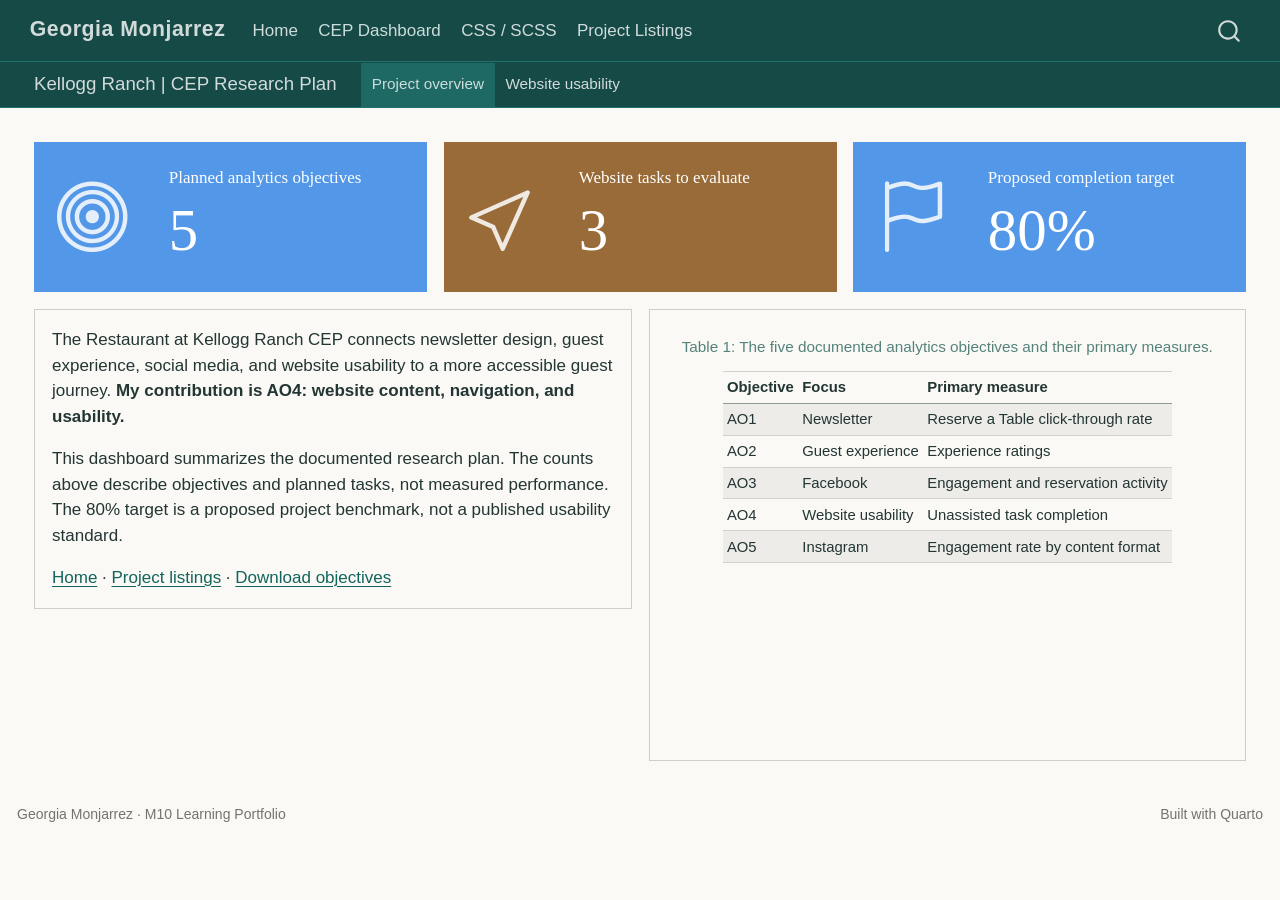
==== docs/dashboard.html @ eda98996 "Initial commit" ====
<!DOCTYPE html>
<html xmlns="http://www.w3.org/1999/xhtml" lang="en" xml:lang="en"><head>

<meta charset="utf-8">
<meta name="generator" content="quarto-1.9.38">

<meta name="viewport" content="width=device-width, initial-scale=1.0, user-scalable=yes">


<title>Kellogg Ranch | CEP Research Plan – Georgia Monjarrez</title>
<style>
/* Default styles provided by pandoc.
** See https://pandoc.org/MANUAL.html#variables-for-html for config info.
*/
code{white-space: pre-wrap;}
span.smallcaps{font-variant: small-caps;}
div.columns{display: flex; gap: min(4vw, 1.5em);}
div.column{flex: auto; overflow-x: auto;}
div.hanging-indent{margin-left: 1.5em; text-indent: -1.5em;}
ul.task-list{list-style: none;}
ul.task-list li input[type="checkbox"] {
  width: 0.8em;
  margin: 0 0.8em 0.2em -1em; /* quarto-specific, see https://github.com/quarto-dev/quarto-cli/issues/4556 */ 
  vertical-align: middle;
}
</style>


<script src="site_libs/quarto-nav/quarto-nav.js"></script>
<script src="site_libs/quarto-nav/headroom.min.js"></script>
<script src="site_libs/clipboard/clipboard.min.js"></script>
<script src="site_libs/quarto-search/autocomplete.umd.js"></script>
<script src="site_libs/quarto-search/fuse.min.js"></script>
<script src="site_libs/quarto-search/quarto-search.js"></script>
<meta name="quarto:offset" content="./">
<script src="site_libs/quarto-html/quarto.js" type="module"></script>
<script src="site_libs/quarto-html/tabsets/tabsets.js" type="module"></script>
<script src="site_libs/quarto-html/popper.min.js"></script>
<script src="site_libs/quarto-html/tippy.umd.min.js"></script>
<script src="site_libs/quarto-html/anchor.min.js"></script>
<link href="site_libs/quarto-html/tippy.css" rel="stylesheet">
<link href="site_libs/quarto-html/quarto-syntax-highlighting-15634bcf2e68342d4ad2dfa704d543f6.css" rel="stylesheet" class="quarto-color-scheme" id="quarto-text-highlighting-styles">
<link href="site_libs/quarto-html/quarto-syntax-highlighting-dark-0a6b7249c26820e032cb0bd839ff02b1.css" rel="stylesheet" class="quarto-color-scheme quarto-color-alternate" id="quarto-text-highlighting-styles">
<link href="site_libs/quarto-html/quarto-syntax-highlighting-15634bcf2e68342d4ad2dfa704d543f6.css" rel="stylesheet" class="quarto-color-scheme-extra" id="quarto-text-highlighting-styles">
<script src="site_libs/bootstrap/bootstrap.min.js"></script>
<link href="site_libs/bootstrap/bootstrap-icons.css" rel="stylesheet">
<link href="site_libs/bootstrap/bootstrap-9f5e66c6847f4d2d58ef46f78babfb30.min.css" rel="stylesheet" append-hash="true" class="quarto-color-scheme" id="quarto-bootstrap" data-mode="light">
<link href="site_libs/bootstrap/bootstrap-dark-9f5e66c6847f4d2d58ef46f78babfb30.min.css" rel="stylesheet" append-hash="true" class="quarto-color-scheme quarto-color-alternate" id="quarto-bootstrap" data-mode="light">
<link href="site_libs/bootstrap/bootstrap-9f5e66c6847f4d2d58ef46f78babfb30.min.css" rel="stylesheet" append-hash="true" class="quarto-color-scheme-extra" id="quarto-bootstrap" data-mode="light">
<script src="site_libs/quarto-dashboard/quarto-dashboard.js"></script>
<script src="site_libs/quarto-dashboard/stickythead.js"></script>



<script src="site_libs/quarto-dashboard/web-components.js" type="module"></script>
<script src="site_libs/quarto-dashboard/components.js"></script>

<script id="quarto-search-options" type="application/json">{
  "location": "navbar",
  "copy-button": false,
  "collapse-after": 3,
  "panel-placement": "end",
  "type": "overlay",
  "limit": 50,
  "keyboard-shortcut": [
    "f",
    "/",
    "s"
  ],
  "show-item-context": false,
  "language": {
    "search-no-results-text": "No results",
    "search-matching-documents-text": "matching documents",
    "search-copy-link-title": "Copy link to search",
    "search-hide-matches-text": "Hide additional matches",
    "search-more-match-text": "more match in this document",
    "search-more-matches-text": "more matches in this document",
    "search-clear-button-title": "Clear",
    "search-text-placeholder": "",
    "search-detached-cancel-button-title": "Cancel",
    "search-submit-button-title": "Submit",
    "search-label": "Search"
  }
}</script>


<link rel="stylesheet" href="styles.css">
</head>

<body class="quarto-dashboard nav-fixed fullcontent quarto-light">


<div id="quarto-search-results"></div>
  <header id="quarto-header" class="headroom fixed-top">
    <nav class="navbar navbar-expand-lg " data-bs-theme="dark">
      <div class="navbar-container container-fluid">
      <div class="navbar-brand-container mx-auto">
    <a class="navbar-brand" href="./index.html">
    <span class="navbar-title">Georgia Monjarrez</span>
    </a>
  </div>
            <div id="quarto-search" class="" title="Search"></div>
          <button class="navbar-toggler" type="button" data-bs-toggle="collapse" data-bs-target="#navbarCollapse" aria-controls="navbarCollapse" role="menu" aria-expanded="false" aria-label="Toggle navigation" onclick="if (window.quartoToggleHeadroom) { window.quartoToggleHeadroom(); }">
  <span class="navbar-toggler-icon"></span>
</button>
          <div class="collapse navbar-collapse" id="navbarCollapse">
            <ul class="navbar-nav navbar-nav-scroll me-auto">
  <li class="nav-item">
    <a class="nav-link" href="./index.html"> 
<span class="menu-text">Home</span></a>
  </li>  
  <li class="nav-item">
    <a class="nav-link active" href="./dashboard.html" aria-current="page"> 
<span class="menu-text">CEP Dashboard</span></a>
  </li>  
  <li class="nav-item">
    <a class="nav-link" href="./styling.html"> 
<span class="menu-text">CSS / SCSS</span></a>
  </li>  
  <li class="nav-item">
    <a class="nav-link" href="./listings.html"> 
<span class="menu-text">Project Listings</span></a>
  </li>  
</ul>
          </div> <!-- /navcollapse -->
            <div class="quarto-navbar-tools">
</div>
      </div> <!-- /container-fluid -->
    </nav>
<header id="quarto-dashboard-header">
<nav class="navbar navbar-expand-md slim" data-bs-theme="dark">
  <div class="navbar-container container-fluid">
    <button class="navbar-toggler" type="button" data-bs-toggle="collapse" data-bs-target="#dashboard-collapse" aria-controls="dashboard-collapse" aria-expanded="false" aria-label="Toggle navigation">
      <span class="navbar-toggler-icon"></span>
    </button>    


    <div class="navbar-brand-container">


      <div class="navbar-title">
        <div class="navbar-title-text"><a href="#">Kellogg Ranch | CEP Research Plan</a></div>
        
        
      </div>
    </div>
<div id="dashboard-collapse" class="navbar-collapse collapse"><ul class="navbar-nav navbar-nav-scroll me-auto" role="tablist"><li class="nav-item" role="presentation"><a id="tab-project-overview" class="nav-link active" data-bs-toggle="tab" role="tab" data-bs-target="#project-overview" data-scrolling="true" href="#project-overview" aria-controls="project-overview" aria-selected="true"><span class="nav-link-text">Project overview</span></a></li><li class="nav-item" role="presentation"><a id="tab-website-usability" class="nav-link" data-bs-toggle="tab" role="tab" data-bs-target="#website-usability" data-scrolling="true" href="#website-usability" aria-controls="website-usability" aria-selected="false"><span class="nav-link-text">Website usability</span></a></li></ul></div></div>
</nav>
</header></header>
<!-- content -->
<div id="quarto-content" class="quarto-container page-layout-custom page-navbar quarto-dashboard-content bslib-gap-spacing html-fill-container dashboard-scrolling quarto-dashboard-pages">
<!-- sidebar -->
<!-- margin-sidebar -->
<!-- main -->

<div class="bslib-grid-item html-fill-item tab-content bslib-grid" data-layout="flow" style="display: grid; grid-template-rows: minmax(3em, 1fr); grid-auto-columns: minmax(0, 1fr);">
<div id="project-overview" class="dashboard-page tab-pane show active html-fill-item html-fill-container" data-orientation="rows" aria-labelledby="tab-project-overview">
<div class="html-fill-item html-fill-container bslib-grid" style="display: grid; grid-template-rows: 150px minmax(3em, 1fr); grid-auto-columns: minmax(0, 1fr);">
<div class="html-fill-item html-fill-container bslib-grid" style="display: grid; grid-template-columns: minmax(3em, 1fr) minmax(3em, 1fr) minmax(3em, 1fr);
grid-auto-rows: minmax(0, 1fr);">
<div class="card valuebox cell html-fill-item html-fill-container bslib-card bslib-value-box bg-primary showcase-left-center" data-bslib-card-init="" data-require-bs-caller="card()">
<div class="card-body html-fill-item html-fill-container">
<div data-title="Planned analytics objectives" data-icon="bullseye" class="html-fill-item html-fill-container value-box-grid">
<div class="value-box-showcase html-fill-item html-fill-container">

<i class="bi bi-bullseye"></i></div>
<div class="value-box-area">
<p class="value-box-title">
Planned analytics objectives
</p>
<p class="value-box-value">
5
</p>
</div>
</div>
</div>
<script data-bslib-card-init="">bslib.Card.initializeAllCards();</script></div><div class="card valuebox cell html-fill-item html-fill-container bslib-card bslib-value-box bg-secondary showcase-left-center" data-bslib-card-init="" data-require-bs-caller="card()">
<div class="card-body html-fill-item html-fill-container">
<div data-title="Website tasks to evaluate" data-icon="cursor" class="html-fill-item html-fill-container value-box-grid">
<div class="value-box-showcase html-fill-item html-fill-container">

<i class="bi bi-cursor"></i></div>
<div class="value-box-area">
<p class="value-box-title">
Website tasks to evaluate
</p>
<p class="value-box-value">
3
</p>
</div>
</div>
</div>
<script data-bslib-card-init="">bslib.Card.initializeAllCards();</script></div><div class="card valuebox cell html-fill-item html-fill-container bslib-card bslib-value-box bg-primary showcase-left-center" data-bslib-card-init="" data-require-bs-caller="card()">
<div class="card-body html-fill-item html-fill-container">
<div data-title="Proposed completion target" data-icon="flag" class="html-fill-item html-fill-container value-box-grid">
<div class="value-box-showcase html-fill-item html-fill-container">

<i class="bi bi-flag"></i></div>
<div class="value-box-area">
<p class="value-box-title">
Proposed completion target
</p>
<p class="value-box-value">
80%
</p>
</div>
</div>
</div>
<script data-bslib-card-init="">bslib.Card.initializeAllCards();</script></div>
</div>
<div class="html-fill-item html-fill-container bslib-grid" style="display: grid; grid-template-columns: minmax(3em, 1fr) minmax(3em, 1fr);
grid-auto-rows: minmax(0, 1fr);">
<div class="html-fill-item html-fill-container bslib-grid" style="display: grid; grid-template-rows: minmax(3em, max-content); grid-auto-columns: minmax(0, 1fr);">
<div class="card html-fill-item html-fill-container bslib-card" data-fill="false" data-bslib-card-init="" data-require-bs-caller="card()" data-full-screen="false">
<div class="card-body html-fill-item html-fill-container">
<p>The Restaurant at Kellogg Ranch CEP connects newsletter design, guest experience, social media, and website usability to a more accessible guest journey. <strong>My contribution is AO4: website content, navigation, and usability.</strong></p>
<p>This dashboard summarizes the documented research plan. The counts above describe objectives and planned tasks, not measured performance. The 80% target is a proposed project benchmark, not a published usability standard.</p>
<p><a href="./index.html">Home</a> · <a href="./listings.html">Project listings</a> · <a href="data/cep-objectives.csv">Download objectives</a></p>
</div>
<bslib-tooltip placement="auto" bsoptions="[]" data-require-bs-version="5" data-require-bs-caller="tooltip()">
    <template>Expand</template>
    <span class="bslib-full-screen-enter badge rounded-pill">
        <svg xmlns="http://www.w3.org/2000/svg" viewbox="0 0 24 24" style="height:1em;width:1em;" aria-hidden="true" role="img"><path d="M20 5C20 4.4 19.6 4 19 4H13C12.4 4 12 3.6 12 3C12 2.4 12.4 2 13 2H21C21.6 2 22 2.4 22 3V11C22 11.6 21.6 12 21 12C20.4 12 20 11.6 20 11V5ZM4 19C4 19.6 4.4 20 5 20H11C11.6 20 12 20.4 12 21C12 21.6 11.6 22 11 22H3C2.4 22 2 21.6 2 21V13C2 12.4 2.4 12 3 12C3.6 12 4 12.4 4 13V19Z"></path></svg>
    </span>
</bslib-tooltip><script data-bslib-card-init="">bslib.Card.initializeAllCards();</script></div>
</div><div class="html-fill-item html-fill-container bslib-grid" style="display: grid; grid-template-rows: minmax(3em, 1fr); grid-auto-columns: minmax(0, 1fr);">
<div class="card cell html-fill-item html-fill-container bslib-card" data-bslib-card-init="" data-require-bs-caller="card()" data-full-screen="false">
<div class="card-body html-fill-item html-fill-container">
<div id="tbl-objectives" class="cell quarto-float quarto-figure quarto-figure-center html-fill-item html-fill-container">
<figure class="quarto-float quarto-float-tbl figure html-fill-item html-fill-container">
<figcaption class="quarto-float-caption-top quarto-float-caption quarto-float-tbl" id="tbl-objectives-caption-0ceaefa1-69ba-4598-a22c-09a6ac19f8ca">
Table&nbsp;1: The five documented analytics objectives and their primary measures.
</figcaption>
<div aria-describedby="tbl-objectives-caption-0ceaefa1-69ba-4598-a22c-09a6ac19f8ca" class="html-fill-item html-fill-container">
<div class="cell-output-display html-fill-item html-fill-container">
<table class="cell caption-top table table-sm table-striped small">
<thead>
<tr class="header">
<th style="text-align: left;">Objective</th>
<th style="text-align: left;">Focus</th>
<th style="text-align: left;">Primary measure</th>
</tr>
</thead>
<tbody>
<tr class="odd">
<td style="text-align: left;">AO1</td>
<td style="text-align: left;">Newsletter</td>
<td style="text-align: left;">Reserve a Table click-through rate</td>
</tr>
<tr class="even">
<td style="text-align: left;">AO2</td>
<td style="text-align: left;">Guest experience</td>
<td style="text-align: left;">Experience ratings</td>
</tr>
<tr class="odd">
<td style="text-align: left;">AO3</td>
<td style="text-align: left;">Facebook</td>
<td style="text-align: left;">Engagement and reservation activity</td>
</tr>
<tr class="even">
<td style="text-align: left;">AO4</td>
<td style="text-align: left;">Website usability</td>
<td style="text-align: left;">Unassisted task completion</td>
</tr>
<tr class="odd">
<td style="text-align: left;">AO5</td>
<td style="text-align: left;">Instagram</td>
<td style="text-align: left;">Engagement rate by content format</td>
</tr>
</tbody>
</table>
</div>
</div>
</figure>
</div>
</div>
<bslib-tooltip placement="auto" bsoptions="[]" data-require-bs-version="5" data-require-bs-caller="tooltip()">
    <template>Expand</template>
    <span class="bslib-full-screen-enter badge rounded-pill">
        <svg xmlns="http://www.w3.org/2000/svg" viewbox="0 0 24 24" style="height:1em;width:1em;" aria-hidden="true" role="img"><path d="M20 5C20 4.4 19.6 4 19 4H13C12.4 4 12 3.6 12 3C12 2.4 12.4 2 13 2H21C21.6 2 22 2.4 22 3V11C22 11.6 21.6 12 21 12C20.4 12 20 11.6 20 11V5ZM4 19C4 19.6 4.4 20 5 20H11C11.6 20 12 20.4 12 21C12 21.6 11.6 22 11 22H3C2.4 22 2 21.6 2 21V13C2 12.4 2.4 12 3 12C3.6 12 4 12.4 4 13V19Z"></path></svg>
    </span>
</bslib-tooltip><script data-bslib-card-init="">bslib.Card.initializeAllCards();</script></div>
</div>
</div>
</div>
</div>
<div id="website-usability" class="dashboard-page tab-pane grid-skip html-fill-item html-fill-container" data-orientation="rows" aria-labelledby="tab-website-usability">
<div class="html-fill-item html-fill-container bslib-grid" style="display: grid; grid-template-rows: minmax(3em, 1fr) minmax(3em, 1fr); grid-auto-columns: minmax(0, 1fr);">
<div class="html-fill-item html-fill-container bslib-grid" style="display: grid; grid-template-columns: minmax(3em, 1fr) minmax(3em, 1fr);
grid-auto-rows: minmax(0, 1fr);">
<div class="html-fill-item html-fill-container bslib-grid" style="display: grid; grid-template-rows: minmax(3em, 1fr); grid-auto-columns: minmax(0, 1fr);">
<div class="card cell html-fill-item html-fill-container bslib-card" data-bslib-card-init="" data-require-bs-caller="card()" data-full-screen="false">
<div class="card-body html-fill-item html-fill-container">
<div class="cell-output-display html-fill-item html-fill-container">
<div id="fig-targets" class="quarto-float quarto-figure quarto-figure-center html-fill-item html-fill-container" width="864" alt="Three planned website usability tasks, each with a proposed 80 percent unassisted completion target. These are targets, not observed rates.">
<figure class="quarto-float quarto-float-fig figure html-fill-item html-fill-container">
<div aria-describedby="fig-targets-caption-0ceaefa1-69ba-4598-a22c-09a6ac19f8ca" class="html-fill-item html-fill-container">
<img src="dashboard_files/figure-html/fig-targets-1.png" id="fig-targets" class="img-fluid figure-img quarto-dashboard-img-contain" alt="Three planned website usability tasks, each with a proposed 80 percent unassisted completion target. These are targets, not observed rates.">
</div>
<figcaption class="quarto-float-caption-bottom quarto-float-caption quarto-float-fig quarto-uncaptioned" id="fig-targets-caption-0ceaefa1-69ba-4598-a22c-09a6ac19f8ca">
Figure&nbsp;1
</figcaption>
</figure>
</div>
</div>
</div>
<bslib-tooltip placement="auto" bsoptions="[]" data-require-bs-version="5" data-require-bs-caller="tooltip()">
    <template>Expand</template>
    <span class="bslib-full-screen-enter badge rounded-pill">
        <svg xmlns="http://www.w3.org/2000/svg" viewbox="0 0 24 24" style="height:1em;width:1em;" aria-hidden="true" role="img"><path d="M20 5C20 4.4 19.6 4 19 4H13C12.4 4 12 3.6 12 3C12 2.4 12.4 2 13 2H21C21.6 2 22 2.4 22 3V11C22 11.6 21.6 12 21 12C20.4 12 20 11.6 20 11V5ZM4 19C4 19.6 4.4 20 5 20H11C11.6 20 12 20.4 12 21C12 21.6 11.6 22 11 22H3C2.4 22 2 21.6 2 21V13C2 12.4 2.4 12 3 12C3.6 12 4 12.4 4 13V19Z"></path></svg>
    </span>
</bslib-tooltip><script data-bslib-card-init="">bslib.Card.initializeAllCards();</script></div>
</div><div class="html-fill-item html-fill-container bslib-grid" style="display: grid; grid-template-rows: minmax(3em, max-content); grid-auto-columns: minmax(0, 1fr);">
<div class="card html-fill-item html-fill-container bslib-card" data-fill="false" data-bslib-card-init="" data-require-bs-caller="card()" data-full-screen="false">
<div class="card-body html-fill-item html-fill-container">
<p>For each prospective guest, record task, unassisted success, elapsed seconds, ease rating (1–5), device, and observed navigation barriers. Avoid names or contact details in the analysis file.</p>
<p><strong>Observed results: not yet available in this portfolio.</strong> No participant observations were supplied. Completion rates, median times, and ease ratings cannot yet be reported.</p>
<a href="data/usability-observations-template.csv">Download the observation template</a>
</div>
<bslib-tooltip placement="auto" bsoptions="[]" data-require-bs-version="5" data-require-bs-caller="tooltip()">
    <template>Expand</template>
    <span class="bslib-full-screen-enter badge rounded-pill">
        <svg xmlns="http://www.w3.org/2000/svg" viewbox="0 0 24 24" style="height:1em;width:1em;" aria-hidden="true" role="img"><path d="M20 5C20 4.4 19.6 4 19 4H13C12.4 4 12 3.6 12 3C12 2.4 12.4 2 13 2H21C21.6 2 22 2.4 22 3V11C22 11.6 21.6 12 21 12C20.4 12 20 11.6 20 11V5ZM4 19C4 19.6 4.4 20 5 20H11C11.6 20 12 20.4 12 21C12 21.6 11.6 22 11 22H3C2.4 22 2 21.6 2 21V13C2 12.4 2.4 12 3 12C3.6 12 4 12.4 4 13V19Z"></path></svg>
    </span>
</bslib-tooltip><script data-bslib-card-init="">bslib.Card.initializeAllCards();</script></div>
</div>
</div>
<div class="html-fill-item html-fill-container bslib-grid" style="display: grid; grid-template-columns: minmax(3em, 1fr) minmax(3em, 1fr);
grid-auto-rows: minmax(0, 1fr);">
<div class="html-fill-item html-fill-container bslib-grid" style="display: grid; grid-template-rows: minmax(3em, max-content); grid-auto-columns: minmax(0, 1fr);">
<div class="card html-fill-item html-fill-container bslib-card" data-fill="false" data-bslib-card-init="" data-require-bs-caller="card()" data-full-screen="false">
<div class="card-body html-fill-item html-fill-container">
<table class="caption-top table">
<colgroup>
<col style="width: 33%">
<col style="width: 33%">
<col style="width: 33%">
</colgroup>
<thead>
<tr class="header">
<th>Measure</th>
<th>Calculation</th>
<th>Decision supported</th>
</tr>
</thead>
<tbody>
<tr class="odd">
<td>Unassisted completion</td>
<td>Successful unassisted attempts / valid attempts × 100</td>
<td>Identify tasks below the proposed 80% target</td>
</tr>
<tr class="even">
<td>Median successful time</td>
<td>Median seconds among successful unassisted attempts</td>
<td>Identify tasks that remain slow even when successful</td>
</tr>
<tr class="odd">
<td>Ease of use</td>
<td>Distribution of valid 1–5 ratings per task</td>
<td>Locate perceived friction</td>
</tr>
<tr class="even">
<td>Qualitative barriers</td>
<td>Code recurring notes by task</td>
<td>Prioritize specific label, content, or placement changes</td>
</tr>
</tbody>
</table>
<p>Report each denominator and missing-value count. A task with no valid attempts receives <strong>NA</strong>, not 0%. Small samples and device differences limit generalization. Reaching the reservation interface is not a completed reservation or evidence of revenue growth.</p>
</div>
<bslib-tooltip placement="auto" bsoptions="[]" data-require-bs-version="5" data-require-bs-caller="tooltip()">
    <template>Expand</template>
    <span class="bslib-full-screen-enter badge rounded-pill">
        <svg xmlns="http://www.w3.org/2000/svg" viewbox="0 0 24 24" style="height:1em;width:1em;" aria-hidden="true" role="img"><path d="M20 5C20 4.4 19.6 4 19 4H13C12.4 4 12 3.6 12 3C12 2.4 12.4 2 13 2H21C21.6 2 22 2.4 22 3V11C22 11.6 21.6 12 21 12C20.4 12 20 11.6 20 11V5ZM4 19C4 19.6 4.4 20 5 20H11C11.6 20 12 20.4 12 21C12 21.6 11.6 22 11 22H3C2.4 22 2 21.6 2 21V13C2 12.4 2.4 12 3 12C3.6 12 4 12.4 4 13V19Z"></path></svg>
    </span>
</bslib-tooltip><script data-bslib-card-init="">bslib.Card.initializeAllCards();</script></div>
</div><div class="html-fill-item html-fill-container bslib-grid" style="display: grid; grid-template-rows: minmax(3em, max-content); grid-auto-columns: minmax(0, 1fr);">
<div class="card html-fill-item html-fill-container bslib-card" data-fill="false" data-bslib-card-init="" data-require-bs-caller="card()" data-full-screen="false">
<div class="card-body html-fill-item html-fill-container">
<p>Planning source: Group 9, <em>A Filling Recipe for Open Tables at Kellogg Ranch</em>, October 17, 2026 version. AO4 is attributed to Georgia Monjarrez in that report. The CSV files summarize the objectives and task definitions; no participant records are included.</p>
<p>The value boxes, table, and target chart are generated from local CSV files by R during rendering. Quarto produces a static HTML dashboard that can be hosted on GitHub Pages without an R server. Edit the source and re-render to update it.</p>
<p><a href="data/README.md">Read the data notes</a> · <a href="./index.html">Back to portfolio</a></p>
</div>
<bslib-tooltip placement="auto" bsoptions="[]" data-require-bs-version="5" data-require-bs-caller="tooltip()">
    <template>Expand</template>
    <span class="bslib-full-screen-enter badge rounded-pill">
        <svg xmlns="http://www.w3.org/2000/svg" viewbox="0 0 24 24" style="height:1em;width:1em;" aria-hidden="true" role="img"><path d="M20 5C20 4.4 19.6 4 19 4H13C12.4 4 12 3.6 12 3C12 2.4 12.4 2 13 2H21C21.6 2 22 2.4 22 3V11C22 11.6 21.6 12 21 12C20.4 12 20 11.6 20 11V5ZM4 19C4 19.6 4.4 20 5 20H11C11.6 20 12 20.4 12 21C12 21.6 11.6 22 11 22H3C2.4 22 2 21.6 2 21V13C2 12.4 2.4 12 3 12C3.6 12 4 12.4 4 13V19Z"></path></svg>
    </span>
</bslib-tooltip><script data-bslib-card-init="">bslib.Card.initializeAllCards();</script></div>


<div id="3ade8a4a-fb1d-4a6c-8409-ac45482d5fc9" class="hidden html-fill-item html-fill-container">

</div>
</div>
</div>
</div>
</div>
</div>


<script id="quarto-html-after-body" type="application/javascript">
  window.document.addEventListener("DOMContentLoaded", function (event) {
    const icon = "";
    const anchorJS = new window.AnchorJS();
    anchorJS.options = {
      placement: 'right',
      icon: icon
    };
    anchorJS.add('.anchored');
    const isCodeAnnotation = (el) => {
      for (const clz of el.classList) {
        if (clz.startsWith('code-annotation-')) {                     
          return true;
        }
      }
      return false;
    }
    const onCopySuccess = function(e) {
      // button target
      const button = e.trigger;
      // don't keep focus
      button.blur();
      // flash "checked"
      button.classList.add('code-copy-button-checked');
      var currentTitle = button.getAttribute("title");
      button.setAttribute("title", "Copied!");
      let tooltip;
      if (window.bootstrap) {
        button.setAttribute("data-bs-toggle", "tooltip");
        button.setAttribute("data-bs-placement", "left");
        button.setAttribute("data-bs-title", "Copied!");
        tooltip = new bootstrap.Tooltip(button, 
          { trigger: "manual", 
            customClass: "code-copy-button-tooltip",
            offset: [0, -8]});
        tooltip.show();    
      }
      setTimeout(function() {
        if (tooltip) {
          tooltip.hide();
          button.removeAttribute("data-bs-title");
          button.removeAttribute("data-bs-toggle");
          button.removeAttribute("data-bs-placement");
        }
        button.setAttribute("title", currentTitle);
        button.classList.remove('code-copy-button-checked');
      }, 1000);
      // clear code selection
      e.clearSelection();
    }
    const getTextToCopy = function(trigger) {
      const outerScaffold = trigger.parentElement.cloneNode(true);
      const codeEl = outerScaffold.querySelector('code');
      for (const childEl of codeEl.children) {
        if (isCodeAnnotation(childEl)) {
          childEl.remove();
        }
      }
      return codeEl.innerText;
    }
    const clipboard = new window.ClipboardJS('.code-copy-button:not([data-in-quarto-modal])', {
      text: getTextToCopy
    });
    clipboard.on('success', onCopySuccess);
    if (window.document.getElementById('quarto-embedded-source-code-modal')) {
      const clipboardModal = new window.ClipboardJS('.code-copy-button[data-in-quarto-modal]', {
        text: getTextToCopy,
        container: window.document.getElementById('quarto-embedded-source-code-modal')
      });
      clipboardModal.on('success', onCopySuccess);
    }
      var localhostRegex = new RegExp(/^(?:http|https):\/\/localhost\:?[0-9]*\//);
      var mailtoRegex = new RegExp(/^mailto:/);
        var filterRegex = new RegExp('/' + window.location.host + '/');
      var isInternal = (href) => {
          return filterRegex.test(href) || localhostRegex.test(href) || mailtoRegex.test(href);
      }
      // Inspect non-navigation links and adorn them if external
     var links = window.document.querySelectorAll('a[href]:not(.nav-link):not(.navbar-brand):not(.toc-action):not(.sidebar-link):not(.sidebar-item-toggle):not(.pagination-link):not(.no-external):not([aria-hidden]):not(.dropdown-item):not(.quarto-navigation-tool):not(.about-link)');
      for (var i=0; i<links.length; i++) {
        const link = links[i];
        if (!isInternal(link.href)) {
          // undo the damage that might have been done by quarto-nav.js in the case of
          // links that we want to consider external
          if (link.dataset.originalHref !== undefined) {
            link.href = link.dataset.originalHref;
          }
        }
      }
    function tippyHover(el, contentFn, onTriggerFn, onUntriggerFn) {
      const config = {
        allowHTML: true,
        maxWidth: 500,
        delay: 100,
        arrow: false,
        appendTo: function(el) {
            return el.parentElement;
        },
        interactive: true,
        interactiveBorder: 10,
        theme: 'quarto',
        placement: 'bottom-start',
      };
      if (contentFn) {
        config.content = contentFn;
      }
      if (onTriggerFn) {
        config.onTrigger = onTriggerFn;
      }
      if (onUntriggerFn) {
        config.onUntrigger = onUntriggerFn;
      }
      window.tippy(el, config); 
    }
    const noterefs = window.document.querySelectorAll('a[role="doc-noteref"]');
    for (var i=0; i<noterefs.length; i++) {
      const ref = noterefs[i];
      tippyHover(ref, function() {
        // use id or data attribute instead here
        let href = ref.getAttribute('data-footnote-href') || ref.getAttribute('href');
        try { href = new URL(href).hash; } catch {}
        const id = href.replace(/^#\/?/, "");
        const note = window.document.getElementById(id);
        if (note) {
          return note.innerHTML;
        } else {
          return "";
        }
      });
    }
    const xrefs = window.document.querySelectorAll('a.quarto-xref');
    const processXRef = (id, note) => {
      // Strip column container classes
      const stripColumnClz = (el) => {
        el.classList.remove("page-full", "page-columns");
        if (el.children) {
          for (const child of el.children) {
            stripColumnClz(child);
          }
        }
      }
      stripColumnClz(note)
      if (id === null || id.startsWith('sec-')) {
        // Special case sections, only their first couple elements
        const container = document.createElement("div");
        if (note.children && note.children.length > 2) {
          container.appendChild(note.children[0].cloneNode(true));
          for (let i = 1; i < note.children.length; i++) {
            const child = note.children[i];
            if (child.tagName === "P" && child.innerText === "") {
              continue;
            } else {
              container.appendChild(child.cloneNode(true));
              break;
            }
          }
          if (window.Quarto?.typesetMath) {
            window.Quarto.typesetMath(container);
          }
          return container.innerHTML
        } else {
          if (window.Quarto?.typesetMath) {
            window.Quarto.typesetMath(note);
          }
          return note.innerHTML;
        }
      } else {
        // Remove any anchor links if they are present
        const anchorLink = note.querySelector('a.anchorjs-link');
        if (anchorLink) {
          anchorLink.remove();
        }
        if (window.Quarto?.typesetMath) {
          window.Quarto.typesetMath(note);
        }
        if (note.classList.contains("callout")) {
          return note.outerHTML;
        } else {
          return note.innerHTML;
        }
      }
    }
    for (var i=0; i<xrefs.length; i++) {
      const xref = xrefs[i];
      tippyHover(xref, undefined, function(instance) {
        instance.disable();
        let url = xref.getAttribute('href');
        let hash = undefined; 
        if (url.startsWith('#')) {
          hash = url;
        } else {
          try { hash = new URL(url).hash; } catch {}
        }
        if (hash) {
          const id = hash.replace(/^#\/?/, "");
          const note = window.document.getElementById(id);
          if (note !== null) {
            try {
              const html = processXRef(id, note.cloneNode(true));
              instance.setContent(html);
            } finally {
              instance.enable();
              instance.show();
            }
          } else {
            // See if we can fetch this
            fetch(url.split('#')[0])
            .then(res => res.text())
            .then(html => {
              const parser = new DOMParser();
              const htmlDoc = parser.parseFromString(html, "text/html");
              const note = htmlDoc.getElementById(id);
              if (note !== null) {
                const html = processXRef(id, note);
                instance.setContent(html);
              } 
            }).finally(() => {
              instance.enable();
              instance.show();
            });
          }
        } else {
          // See if we can fetch a full url (with no hash to target)
          // This is a special case and we should probably do some content thinning / targeting
          fetch(url)
          .then(res => res.text())
          .then(html => {
            const parser = new DOMParser();
            const htmlDoc = parser.parseFromString(html, "text/html");
            const note = htmlDoc.querySelector('main.content');
            if (note !== null) {
              // This should only happen for chapter cross references
              // (since there is no id in the URL)
              // remove the first header
              if (note.children.length > 0 && note.children[0].tagName === "HEADER") {
                note.children[0].remove();
              }
              const html = processXRef(null, note);
              instance.setContent(html);
            } 
          }).finally(() => {
            instance.enable();
            instance.show();
          });
        }
      }, function(instance) {
      });
    }
        let selectedAnnoteEl;
        const selectorForAnnotation = ( cell, annotation) => {
          let cellAttr = 'data-code-cell="' + cell + '"';
          let lineAttr = 'data-code-annotation="' +  annotation + '"';
          const selector = 'span[' + cellAttr + '][' + lineAttr + ']';
          return selector;
        }
        const selectCodeLines = (annoteEl) => {
          const doc = window.document;
          const targetCell = annoteEl.getAttribute("data-target-cell");
          const targetAnnotation = annoteEl.getAttribute("data-target-annotation");
          const annoteSpan = window.document.querySelector(selectorForAnnotation(targetCell, targetAnnotation));
          const lines = annoteSpan.getAttribute("data-code-lines").split(",");
          const lineIds = lines.map((line) => {
            return targetCell + "-" + line;
          })
          let top = null;
          let height = null;
          let parent = null;
          if (lineIds.length > 0) {
              //compute the position of the single el (top and bottom and make a div)
              const el = window.document.getElementById(lineIds[0]);
              top = el.offsetTop;
              height = el.offsetHeight;
              parent = el.parentElement.parentElement;
            if (lineIds.length > 1) {
              const lastEl = window.document.getElementById(lineIds[lineIds.length - 1]);
              const bottom = lastEl.offsetTop + lastEl.offsetHeight;
              height = bottom - top;
            }
            if (top !== null && height !== null && parent !== null) {
              // cook up a div (if necessary) and position it 
              let div = window.document.getElementById("code-annotation-line-highlight");
              if (div === null) {
                div = window.document.createElement("div");
                div.setAttribute("id", "code-annotation-line-highlight");
                div.style.position = 'absolute';
                parent.appendChild(div);
              }
              div.style.top = top - 2 + "px";
              div.style.height = height + 4 + "px";
              div.style.left = 0;
              let gutterDiv = window.document.getElementById("code-annotation-line-highlight-gutter");
              if (gutterDiv === null) {
                gutterDiv = window.document.createElement("div");
                gutterDiv.setAttribute("id", "code-annotation-line-highlight-gutter");
                gutterDiv.style.position = 'absolute';
                const codeCell = window.document.getElementById(targetCell);
                const gutter = codeCell.querySelector('.code-annotation-gutter');
                gutter.appendChild(gutterDiv);
              }
              gutterDiv.style.top = top - 2 + "px";
              gutterDiv.style.height = height + 4 + "px";
            }
            selectedAnnoteEl = annoteEl;
          }
        };
        const unselectCodeLines = () => {
          const elementsIds = ["code-annotation-line-highlight", "code-annotation-line-highlight-gutter"];
          elementsIds.forEach((elId) => {
            const div = window.document.getElementById(elId);
            if (div) {
              div.remove();
            }
          });
          selectedAnnoteEl = undefined;
        };
          // Handle positioning of the toggle
      window.addEventListener(
        "resize",
        throttle(() => {
          elRect = undefined;
          if (selectedAnnoteEl) {
            selectCodeLines(selectedAnnoteEl);
          }
        }, 10)
      );
      function throttle(fn, ms) {
      let throttle = false;
      let timer;
        return (...args) => {
          if(!throttle) { // first call gets through
              fn.apply(this, args);
              throttle = true;
          } else { // all the others get throttled
              if(timer) clearTimeout(timer); // cancel #2
              timer = setTimeout(() => {
                fn.apply(this, args);
                timer = throttle = false;
              }, ms);
          }
        };
      }
        // Attach click handler to the DT
        const annoteDls = window.document.querySelectorAll('dt[data-target-cell]');
        for (const annoteDlNode of annoteDls) {
          annoteDlNode.addEventListener('click', (event) => {
            const clickedEl = event.target;
            if (clickedEl !== selectedAnnoteEl) {
              unselectCodeLines();
              const activeEl = window.document.querySelector('dt[data-target-cell].code-annotation-active');
              if (activeEl) {
                activeEl.classList.remove('code-annotation-active');
              }
              selectCodeLines(clickedEl);
              clickedEl.classList.add('code-annotation-active');
            } else {
              // Unselect the line
              unselectCodeLines();
              clickedEl.classList.remove('code-annotation-active');
            }
          });
        }
    const findCites = (el) => {
      const parentEl = el.parentElement;
      if (parentEl) {
        const cites = parentEl.dataset.cites;
        if (cites) {
          return {
            el,
            cites: cites.split(' ')
          };
        } else {
          return findCites(el.parentElement)
        }
      } else {
        return undefined;
      }
    };
    var bibliorefs = window.document.querySelectorAll('a[role="doc-biblioref"]');
    for (var i=0; i<bibliorefs.length; i++) {
      const ref = bibliorefs[i];
      const citeInfo = findCites(ref);
      if (citeInfo) {
        tippyHover(citeInfo.el, function() {
          var popup = window.document.createElement('div');
          citeInfo.cites.forEach(function(cite) {
            var citeDiv = window.document.createElement('div');
            citeDiv.classList.add('hanging-indent');
            citeDiv.classList.add('csl-entry');
            var biblioDiv = window.document.getElementById('ref-' + cite);
            if (biblioDiv) {
              citeDiv.innerHTML = biblioDiv.innerHTML;
            }
            popup.appendChild(citeDiv);
          });
          return popup.innerHTML;
        });
      }
    }
  });
  </script>
</div> <!-- /content -->
<footer class="footer">
  <div class="nav-footer">
    <div class="nav-footer-left">
<p>Georgia Monjarrez · M10 Learning Portfolio</p>
</div>   
    <div class="nav-footer-center">
      &nbsp;
    </div>
    <div class="nav-footer-right">
<p>Built with Quarto</p>
</div>
  </div>
</footer>

<script type="application/javascript">
window.document.addEventListener("DOMContentLoaded", function (_event) {
  if (window.bslib.Card) {
    window.bslib.Card.initializeAllCards();
  }
}); 
</script>
  



</body></html>
---- docs/site_libs/quarto-html/tippy.css ----
.tippy-box[data-animation=fade][data-state=hidden]{opacity:0}[data-tippy-root]{max-width:calc(100vw - 10px)}.tippy-box{position:relative;background-color:#333;color:#fff;border-radius:4px;font-size:14px;line-height:1.4;white-space:normal;outline:0;transition-property:transform,visibility,opacity}.tippy-box[data-placement^=top]>.tippy-arrow{bottom:0}.tippy-box[data-placement^=top]>.tippy-arrow:before{bottom:-7px;left:0;border-width:8px 8px 0;border-top-color:initial;transform-origin:center top}.tippy-box[data-placement^=bottom]>.tippy-arrow{top:0}.tippy-box[data-placement^=bottom]>.tippy-arrow:before{top:-7px;left:0;border-width:0 8px 8px;border-bottom-color:initial;transform-origin:center bottom}.tippy-box[data-placement^=left]>.tippy-arrow{right:0}.tippy-box[data-placement^=left]>.tippy-arrow:before{border-width:8px 0 8px 8px;border-left-color:initial;right:-7px;transform-origin:center left}.tippy-box[data-placement^=right]>.tippy-arrow{left:0}.tippy-box[data-placement^=right]>.tippy-arrow:before{left:-7px;border-width:8px 8px 8px 0;border-right-color:initial;transform-origin:center right}.tippy-box[data-inertia][data-state=visible]{transition-timing-function:cubic-bezier(.54,1.5,.38,1.11)}.tippy-arrow{width:16px;height:16px;color:#333}.tippy-arrow:before{content:"";position:absolute;border-color:transparent;border-style:solid}.tippy-content{position:relative;padding:5px 9px;z-index:1}
---- docs/site_libs/quarto-html/quarto-syntax-highlighting-15634bcf2e68342d4ad2dfa704d543f6.css ----
/* quarto syntax highlight colors */
:root {
  --quarto-hl-ot-color: #003B4F;
  --quarto-hl-at-color: #657422;
  --quarto-hl-ss-color: #20794D;
  --quarto-hl-an-color: #5E5E5E;
  --quarto-hl-fu-color: #4758AB;
  --quarto-hl-st-color: #20794D;
  --quarto-hl-cf-color: #003B4F;
  --quarto-hl-op-color: #5E5E5E;
  --quarto-hl-er-color: #AD0000;
  --quarto-hl-bn-color: #AD0000;
  --quarto-hl-al-color: #AD0000;
  --quarto-hl-va-color: #111111;
  --quarto-hl-bu-color: inherit;
  --quarto-hl-ex-color: inherit;
  --quarto-hl-pp-color: #AD0000;
  --quarto-hl-in-color: #5E5E5E;
  --quarto-hl-vs-color: #20794D;
  --quarto-hl-wa-color: #5E5E5E;
  --quarto-hl-do-color: #5E5E5E;
  --quarto-hl-im-color: #00769E;
  --quarto-hl-ch-color: #20794D;
  --quarto-hl-dt-color: #AD0000;
  --quarto-hl-fl-color: #AD0000;
  --quarto-hl-co-color: #5E5E5E;
  --quarto-hl-cv-color: #5E5E5E;
  --quarto-hl-cn-color: #8f5902;
  --quarto-hl-sc-color: #5E5E5E;
  --quarto-hl-dv-color: #AD0000;
  --quarto-hl-kw-color: #003B4F;
}

/* other quarto variables */
:root {
  --quarto-font-monospace: SFMono-Regular, Menlo, Monaco, Consolas, "Liberation Mono", "Courier New", monospace;
}

/* syntax highlight based on Pandoc's rules */
pre > code.sourceCode > span {
  color: #003B4F;
}

code.sourceCode > span {
  color: #003B4F;
}

div.sourceCode,
div.sourceCode pre.sourceCode {
  color: #003B4F;
}

/* Normal */
code span {
  color: #003B4F;
}

/* Alert */
code span.al {
  color: #AD0000;
  font-style: inherit;
}

/* Annotation */
code span.an {
  color: #5E5E5E;
  font-style: inherit;
}

/* Attribute */
code span.at {
  color: #657422;
  font-style: inherit;
}

/* BaseN */
code span.bn {
  color: #AD0000;
  font-style: inherit;
}

/* BuiltIn */
code span.bu {
  font-style: inherit;
}

/* ControlFlow */
code span.cf {
  color: #003B4F;
  font-weight: bold;
  font-style: inherit;
}

/* Char */
code span.ch {
  color: #20794D;
  font-style: inherit;
}

/* Constant */
code span.cn {
  color: #8f5902;
  font-style: inherit;
}

/* Comment */
code span.co {
  color: #5E5E5E;
  font-style: inherit;
}

/* CommentVar */
code span.cv {
  color: #5E5E5E;
  font-style: italic;
}

/* Documentation */
code span.do {
  color: #5E5E5E;
  font-style: italic;
}

/* DataType */
code span.dt {
  color: #AD0000;
  font-style: inherit;
}

/* DecVal */
code span.dv {
  color: #AD0000;
  font-style: inherit;
}

/* Error */
code span.er {
  color: #AD0000;
  font-style: inherit;
}

/* Extension */
code span.ex {
  font-style: inherit;
}

/* Float */
code span.fl {
  color: #AD0000;
  font-style: inherit;
}

/* Function */
code span.fu {
  color: #4758AB;
  font-style: inherit;
}

/* Import */
code span.im {
  color: #00769E;
  font-style: inherit;
}

/* Information */
code span.in {
  color: #5E5E5E;
  font-style: inherit;
}

/* Keyword */
code span.kw {
  color: #003B4F;
  font-weight: bold;
  font-style: inherit;
}

/* Operator */
code span.op {
  color: #5E5E5E;
  font-style: inherit;
}

/* Other */
code span.ot {
  color: #003B4F;
  font-style: inherit;
}

/* Preprocessor */
code span.pp {
  color: #AD0000;
  font-style: inherit;
}

/* SpecialChar */
code span.sc {
  color: #5E5E5E;
  font-style: inherit;
}

/* SpecialString */
code span.ss {
  color: #20794D;
  font-style: inherit;
}

/* String */
code span.st {
  color: #20794D;
  font-style: inherit;
}

/* Variable */
code span.va {
  color: #111111;
  font-style: inherit;
}

/* VerbatimString */
code span.vs {
  color: #20794D;
  font-style: inherit;
}

/* Warning */
code span.wa {
  color: #5E5E5E;
  font-style: italic;
}

.prevent-inlining {
  content: "</";
}

/*# sourceMappingURL=f23921c56f73e400b49028c9186a1aa0.css.map */
---- docs/site_libs/quarto-html/quarto-syntax-highlighting-dark-0a6b7249c26820e032cb0bd839ff02b1.css ----
/* quarto syntax highlight colors */
:root {
  --quarto-hl-al-color: #f07178;
  --quarto-hl-an-color: #d4d0ab;
  --quarto-hl-at-color: #00e0e0;
  --quarto-hl-bn-color: #d4d0ab;
  --quarto-hl-bu-color: #abe338;
  --quarto-hl-ch-color: #abe338;
  --quarto-hl-co-color: #f8f8f2;
  --quarto-hl-cv-color: #ffd700;
  --quarto-hl-cn-color: #ffd700;
  --quarto-hl-cf-color: #ffa07a;
  --quarto-hl-dt-color: #ffa07a;
  --quarto-hl-dv-color: #d4d0ab;
  --quarto-hl-do-color: #f8f8f2;
  --quarto-hl-er-color: #f07178;
  --quarto-hl-ex-color: #00e0e0;
  --quarto-hl-fl-color: #d4d0ab;
  --quarto-hl-fu-color: #ffa07a;
  --quarto-hl-im-color: #abe338;
  --quarto-hl-in-color: #d4d0ab;
  --quarto-hl-kw-color: #ffa07a;
  --quarto-hl-op-color: #ffa07a;
  --quarto-hl-ot-color: #00e0e0;
  --quarto-hl-pp-color: #dcc6e0;
  --quarto-hl-re-color: #00e0e0;
  --quarto-hl-sc-color: #abe338;
  --quarto-hl-ss-color: #abe338;
  --quarto-hl-st-color: #abe338;
  --quarto-hl-va-color: #00e0e0;
  --quarto-hl-vs-color: #abe338;
  --quarto-hl-wa-color: #dcc6e0;
}

/* other quarto variables */
:root {
  --quarto-font-monospace: SFMono-Regular, Menlo, Monaco, Consolas, "Liberation Mono", "Courier New", monospace;
}

/* syntax highlight based on Pandoc's rules */
pre > code.sourceCode > span {
  color: #f8f8f2;
}

code.sourceCode > span {
  color: #f8f8f2;
}

div.sourceCode,
div.sourceCode pre.sourceCode {
  color: #f8f8f2;
}

/* Normal */
code span {
  color: #f8f8f2;
}

/* Alert */
code span.al {
  color: #f07178;
}

/* Annotation */
code span.an {
  color: #d4d0ab;
}

/* Attribute */
code span.at {
  color: #00e0e0;
}

/* BaseN */
code span.bn {
  color: #d4d0ab;
}

/* BuiltIn */
code span.bu {
  color: #abe338;
}

/* ControlFlow */
code span.cf {
  font-weight: bold;
  color: #ffa07a;
}

/* Char */
code span.ch {
  color: #abe338;
}

/* Constant */
code span.cn {
  color: #ffd700;
}

/* Comment */
code span.co {
  font-style: italic;
  color: #f8f8f2;
}

/* CommentVar */
code span.cv {
  color: #ffd700;
}

/* Documentation */
code span.do {
  color: #f8f8f2;
}

/* DataType */
code span.dt {
  color: #ffa07a;
}

/* DecVal */
code span.dv {
  color: #d4d0ab;
}

/* Error */
code span.er {
  color: #f07178;
  text-decoration: underline;
}

/* Extension */
code span.ex {
  font-weight: bold;
  color: #00e0e0;
}

/* Float */
code span.fl {
  color: #d4d0ab;
}

/* Function */
code span.fu {
  color: #ffa07a;
}

/* Import */
code span.im {
  color: #abe338;
}

/* Information */
code span.in {
  color: #d4d0ab;
}

/* Keyword */
code span.kw {
  font-weight: bold;
  color: #ffa07a;
}

/* Operator */
code span.op {
  color: #ffa07a;
}

/* Other */
code span.ot {
  color: #00e0e0;
}

/* Preprocessor */
code span.pp {
  color: #dcc6e0;
}

/* RegionMarker */
code span.re {
  background-color: #f8f8f2;
  color: #00e0e0;
}

/* SpecialChar */
code span.sc {
  color: #abe338;
}

/* SpecialString */
code span.ss {
  color: #abe338;
}

/* String */
code span.st {
  color: #abe338;
}

/* Variable */
code span.va {
  color: #00e0e0;
}

/* VerbatimString */
code span.vs {
  color: #abe338;
}

/* Warning */
code span.wa {
  color: #dcc6e0;
}

.prevent-inlining {
  content: "</";
}

/*# sourceMappingURL=175367c052bafc98bd680af3479823f0.css.map */
---- docs/site_libs/quarto-html/quarto-syntax-highlighting-15634bcf2e68342d4ad2dfa704d543f6.css ----
/* quarto syntax highlight colors */
:root {
  --quarto-hl-ot-color: #003B4F;
  --quarto-hl-at-color: #657422;
  --quarto-hl-ss-color: #20794D;
  --quarto-hl-an-color: #5E5E5E;
  --quarto-hl-fu-color: #4758AB;
  --quarto-hl-st-color: #20794D;
  --quarto-hl-cf-color: #003B4F;
  --quarto-hl-op-color: #5E5E5E;
  --quarto-hl-er-color: #AD0000;
  --quarto-hl-bn-color: #AD0000;
  --quarto-hl-al-color: #AD0000;
  --quarto-hl-va-color: #111111;
  --quarto-hl-bu-color: inherit;
  --quarto-hl-ex-color: inherit;
  --quarto-hl-pp-color: #AD0000;
  --quarto-hl-in-color: #5E5E5E;
  --quarto-hl-vs-color: #20794D;
  --quarto-hl-wa-color: #5E5E5E;
  --quarto-hl-do-color: #5E5E5E;
  --quarto-hl-im-color: #00769E;
  --quarto-hl-ch-color: #20794D;
  --quarto-hl-dt-color: #AD0000;
  --quarto-hl-fl-color: #AD0000;
  --quarto-hl-co-color: #5E5E5E;
  --quarto-hl-cv-color: #5E5E5E;
  --quarto-hl-cn-color: #8f5902;
  --quarto-hl-sc-color: #5E5E5E;
  --quarto-hl-dv-color: #AD0000;
  --quarto-hl-kw-color: #003B4F;
}

/* other quarto variables */
:root {
  --quarto-font-monospace: SFMono-Regular, Menlo, Monaco, Consolas, "Liberation Mono", "Courier New", monospace;
}

/* syntax highlight based on Pandoc's rules */
pre > code.sourceCode > span {
  color: #003B4F;
}

code.sourceCode > span {
  color: #003B4F;
}

div.sourceCode,
div.sourceCode pre.sourceCode {
  color: #003B4F;
}

/* Normal */
code span {
  color: #003B4F;
}

/* Alert */
code span.al {
  color: #AD0000;
  font-style: inherit;
}

/* Annotation */
code span.an {
  color: #5E5E5E;
  font-style: inherit;
}

/* Attribute */
code span.at {
  color: #657422;
  font-style: inherit;
}

/* BaseN */
code span.bn {
  color: #AD0000;
  font-style: inherit;
}

/* BuiltIn */
code span.bu {
  font-style: inherit;
}

/* ControlFlow */
code span.cf {
  color: #003B4F;
  font-weight: bold;
  font-style: inherit;
}

/* Char */
code span.ch {
  color: #20794D;
  font-style: inherit;
}

/* Constant */
code span.cn {
  color: #8f5902;
  font-style: inherit;
}

/* Comment */
code span.co {
  color: #5E5E5E;
  font-style: inherit;
}

/* CommentVar */
code span.cv {
  color: #5E5E5E;
  font-style: italic;
}

/* Documentation */
code span.do {
  color: #5E5E5E;
  font-style: italic;
}

/* DataType */
code span.dt {
  color: #AD0000;
  font-style: inherit;
}

/* DecVal */
code span.dv {
  color: #AD0000;
  font-style: inherit;
}

/* Error */
code span.er {
  color: #AD0000;
  font-style: inherit;
}

/* Extension */
code span.ex {
  font-style: inherit;
}

/* Float */
code span.fl {
  color: #AD0000;
  font-style: inherit;
}

/* Function */
code span.fu {
  color: #4758AB;
  font-style: inherit;
}

/* Import */
code span.im {
  color: #00769E;
  font-style: inherit;
}

/* Information */
code span.in {
  color: #5E5E5E;
  font-style: inherit;
}

/* Keyword */
code span.kw {
  color: #003B4F;
  font-weight: bold;
  font-style: inherit;
}

/* Operator */
code span.op {
  color: #5E5E5E;
  font-style: inherit;
}

/* Other */
code span.ot {
  color: #003B4F;
  font-style: inherit;
}

/* Preprocessor */
code span.pp {
  color: #AD0000;
  font-style: inherit;
}

/* SpecialChar */
code span.sc {
  color: #5E5E5E;
  font-style: inherit;
}

/* SpecialString */
code span.ss {
  color: #20794D;
  font-style: inherit;
}

/* String */
code span.st {
  color: #20794D;
  font-style: inherit;
}

/* Variable */
code span.va {
  color: #111111;
  font-style: inherit;
}

/* VerbatimString */
code span.vs {
  color: #20794D;
  font-style: inherit;
}

/* Warning */
code span.wa {
  color: #5E5E5E;
  font-style: italic;
}

.prevent-inlining {
  content: "</";
}

/*# sourceMappingURL=f23921c56f73e400b49028c9186a1aa0.css.map */
---- docs/styles.css ----
:root { --portfolio-accent: #996b38; }
.hero { padding: 2.5rem 0 2rem; border-bottom: 1px solid #d5dfd9; }
.eyebrow { text-transform: uppercase; letter-spacing: .16em; font-size: .8rem; font-weight: 700; color: #70502c; }
.hero h1 { font-size: clamp(2.6rem, 6vw, 4.6rem); line-height: 1.06; max-width: 850px; }
.lede { font-size: 1.25rem; line-height: 1.6; max-width: 760px; }
.profile-placeholder { width: 210px; height: 210px; border-radius: 50%; background: #e8eee8; border: 2px dashed #738b80; display: grid; place-content: center; text-align: center; margin: 1rem auto; }
.profile-placeholder b { font-family: Georgia, serif; font-size: 3rem; color: #164a46; }
.profile-placeholder small { max-width: 160px; color: #354d47; }
.skill { display: inline-block; background: #e7eeea; border: 1px solid #c9d8d0; border-radius: 2rem; padding: .35rem .8rem; margin: .25rem .2rem; }
.feature-grid { display: grid; grid-template-columns: repeat(3, 1fr); gap: 1rem; margin: 1.5rem 0; }
.feature { border-top: 3px solid #996b38; padding: 1.2rem; background: white; border-radius: .4rem; box-shadow: 0 4px 18px #164a4609; }
a:focus-visible, button:focus-visible, input:focus-visible { outline: 3px solid #996b38; outline-offset: 4px; }
.demo-panel { background: white; border: 1px solid #c9d8d0; padding: 1.4rem; border-radius: .5rem; }
.demo-panel strong { color: #164a46; }
@media(max-width: 760px) { .feature-grid { grid-template-columns: 1fr; } .hero { padding-top: 1rem; } }
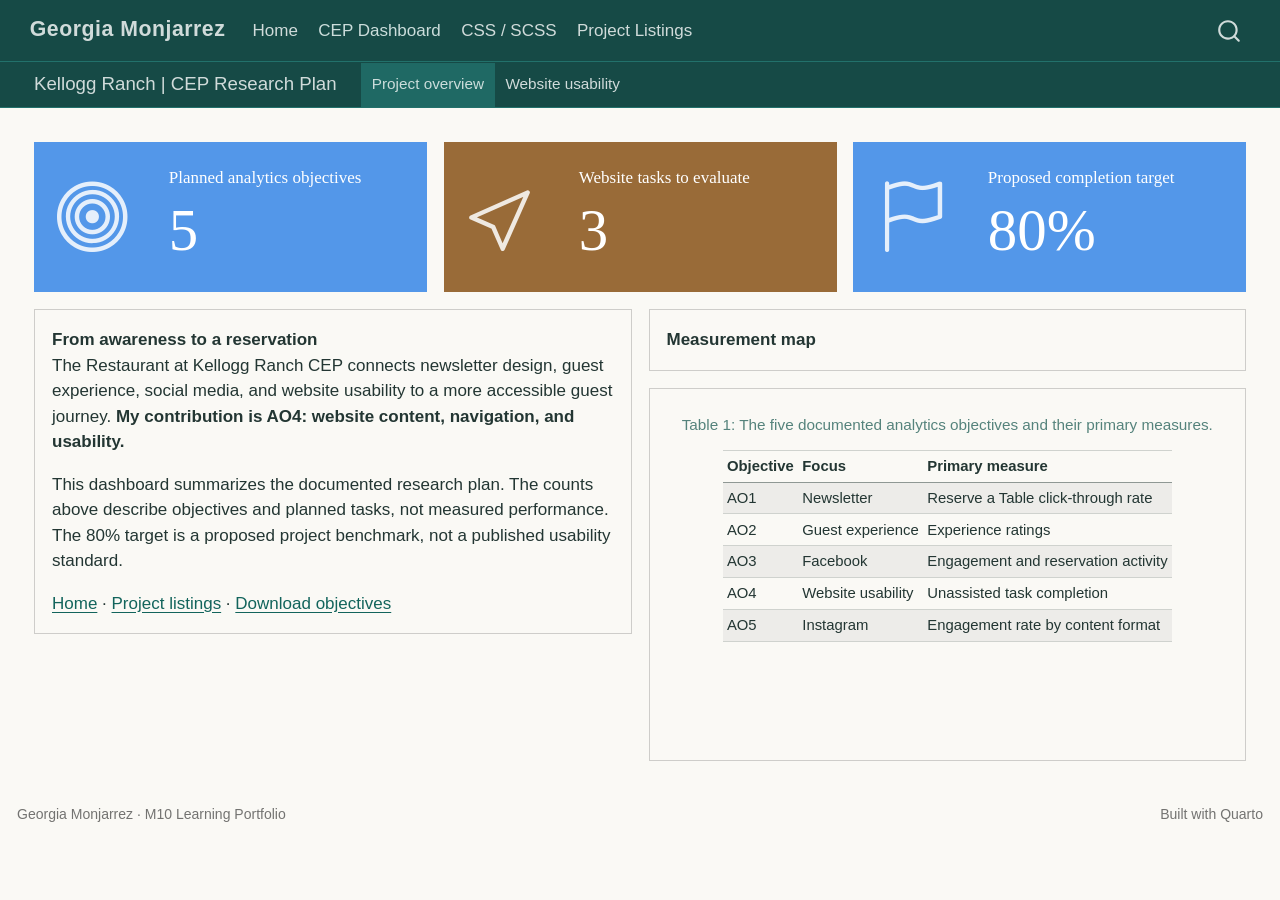
==== commit aee55f1d: "Finalize local portfolio and submission checklist" ====
--- a/docs/dashboard.html
+++ b/docs/dashboard.html
@@ -160,7 +160,7 @@
 grid-auto-rows: minmax(0, 1fr);">
 <div class="card valuebox cell html-fill-item html-fill-container bslib-card bslib-value-box bg-primary showcase-left-center" data-bslib-card-init="" data-require-bs-caller="card()">
 <div class="card-body html-fill-item html-fill-container">
-<div data-title="Planned analytics objectives" data-icon="bullseye" class="html-fill-item html-fill-container value-box-grid">
+<div data-icon="bullseye" data-title="Planned analytics objectives" class="html-fill-item html-fill-container value-box-grid">
 <div class="value-box-showcase html-fill-item html-fill-container">
 
 <i class="bi bi-bullseye"></i></div>
@@ -176,7 +176,7 @@
 </div>
 <script data-bslib-card-init="">bslib.Card.initializeAllCards();</script></div><div class="card valuebox cell html-fill-item html-fill-container bslib-card bslib-value-box bg-secondary showcase-left-center" data-bslib-card-init="" data-require-bs-caller="card()">
 <div class="card-body html-fill-item html-fill-container">
-<div data-title="Website tasks to evaluate" data-icon="cursor" class="html-fill-item html-fill-container value-box-grid">
+<div data-icon="cursor" data-title="Website tasks to evaluate" class="html-fill-item html-fill-container value-box-grid">
 <div class="value-box-showcase html-fill-item html-fill-container">
 
 <i class="bi bi-cursor"></i></div>
@@ -192,7 +192,7 @@
 </div>
 <script data-bslib-card-init="">bslib.Card.initializeAllCards();</script></div><div class="card valuebox cell html-fill-item html-fill-container bslib-card bslib-value-box bg-primary showcase-left-center" data-bslib-card-init="" data-require-bs-caller="card()">
 <div class="card-body html-fill-item html-fill-container">
-<div data-title="Proposed completion target" data-icon="flag" class="html-fill-item html-fill-container value-box-grid">
+<div data-icon="flag" data-title="Proposed completion target" class="html-fill-item html-fill-container value-box-grid">
 <div class="value-box-showcase html-fill-item html-fill-container">
 
 <i class="bi bi-flag"></i></div>
@@ -213,6 +213,7 @@
 <div class="html-fill-item html-fill-container bslib-grid" style="display: grid; grid-template-rows: minmax(3em, max-content); grid-auto-columns: minmax(0, 1fr);">
 <div class="card html-fill-item html-fill-container bslib-card" data-fill="false" data-bslib-card-init="" data-require-bs-caller="card()" data-full-screen="false">
 <div class="card-body html-fill-item html-fill-container">
+<strong>From awareness to a reservation</strong>
 <p>The Restaurant at Kellogg Ranch CEP connects newsletter design, guest experience, social media, and website usability to a more accessible guest journey. <strong>My contribution is AO4: website content, navigation, and usability.</strong></p>
 <p>This dashboard summarizes the documented research plan. The counts above describe objectives and planned tasks, not measured performance. The 80% target is a proposed project benchmark, not a published usability standard.</p>
 <p><a href="./index.html">Home</a> · <a href="./listings.html">Project listings</a> · <a href="data/cep-objectives.csv">Download objectives</a></p>
@@ -223,7 +224,17 @@
         <svg xmlns="http://www.w3.org/2000/svg" viewbox="0 0 24 24" style="height:1em;width:1em;" aria-hidden="true" role="img"><path d="M20 5C20 4.4 19.6 4 19 4H13C12.4 4 12 3.6 12 3C12 2.4 12.4 2 13 2H21C21.6 2 22 2.4 22 3V11C22 11.6 21.6 12 21 12C20.4 12 20 11.6 20 11V5ZM4 19C4 19.6 4.4 20 5 20H11C11.6 20 12 20.4 12 21C12 21.6 11.6 22 11 22H3C2.4 22 2 21.6 2 21V13C2 12.4 2.4 12 3 12C3.6 12 4 12.4 4 13V19Z"></path></svg>
     </span>
 </bslib-tooltip><script data-bslib-card-init="">bslib.Card.initializeAllCards();</script></div>
-</div><div class="html-fill-item html-fill-container bslib-grid" style="display: grid; grid-template-rows: minmax(3em, 1fr); grid-auto-columns: minmax(0, 1fr);">
+</div><div class="html-fill-item html-fill-container bslib-grid" style="display: grid; grid-template-rows: minmax(3em, max-content) minmax(3em, 1fr); grid-auto-columns: minmax(0, 1fr);">
+<div class="card html-fill-item html-fill-container bslib-card" data-fill="false" data-bslib-card-init="" data-require-bs-caller="card()" data-full-screen="false">
+<div class="card-body html-fill-item html-fill-container">
+<strong>Measurement map</strong>
+</div>
+<bslib-tooltip placement="auto" bsoptions="[]" data-require-bs-version="5" data-require-bs-caller="tooltip()">
+    <template>Expand</template>
+    <span class="bslib-full-screen-enter badge rounded-pill">
+        <svg xmlns="http://www.w3.org/2000/svg" viewbox="0 0 24 24" style="height:1em;width:1em;" aria-hidden="true" role="img"><path d="M20 5C20 4.4 19.6 4 19 4H13C12.4 4 12 3.6 12 3C12 2.4 12.4 2 13 2H21C21.6 2 22 2.4 22 3V11C22 11.6 21.6 12 21 12C20.4 12 20 11.6 20 11V5ZM4 19C4 19.6 4.4 20 5 20H11C11.6 20 12 20.4 12 21C12 21.6 11.6 22 11 22H3C2.4 22 2 21.6 2 21V13C2 12.4 2.4 12 3 12C3.6 12 4 12.4 4 13V19Z"></path></svg>
+    </span>
+</bslib-tooltip><script data-bslib-card-init="">bslib.Card.initializeAllCards();</script></div>
 <div class="card cell html-fill-item html-fill-container bslib-card" data-bslib-card-init="" data-require-bs-caller="card()" data-full-screen="false">
 <div class="card-body html-fill-item html-fill-container">
 <div id="tbl-objectives" class="cell quarto-float quarto-figure quarto-figure-center html-fill-item html-fill-container">
@@ -288,7 +299,17 @@
 <div class="html-fill-item html-fill-container bslib-grid" style="display: grid; grid-template-rows: minmax(3em, 1fr) minmax(3em, 1fr); grid-auto-columns: minmax(0, 1fr);">
 <div class="html-fill-item html-fill-container bslib-grid" style="display: grid; grid-template-columns: minmax(3em, 1fr) minmax(3em, 1fr);
 grid-auto-rows: minmax(0, 1fr);">
-<div class="html-fill-item html-fill-container bslib-grid" style="display: grid; grid-template-rows: minmax(3em, 1fr); grid-auto-columns: minmax(0, 1fr);">
+<div class="html-fill-item html-fill-container bslib-grid" style="display: grid; grid-template-rows: minmax(3em, max-content) minmax(3em, 1fr); grid-auto-columns: minmax(0, 1fr);">
+<div class="card html-fill-item html-fill-container bslib-card" data-fill="false" data-bslib-card-init="" data-require-bs-caller="card()" data-full-screen="false">
+<div class="card-body html-fill-item html-fill-container">
+<strong>Three tasks, one transparent target</strong>
+</div>
+<bslib-tooltip placement="auto" bsoptions="[]" data-require-bs-version="5" data-require-bs-caller="tooltip()">
+    <template>Expand</template>
+    <span class="bslib-full-screen-enter badge rounded-pill">
+        <svg xmlns="http://www.w3.org/2000/svg" viewbox="0 0 24 24" style="height:1em;width:1em;" aria-hidden="true" role="img"><path d="M20 5C20 4.4 19.6 4 19 4H13C12.4 4 12 3.6 12 3C12 2.4 12.4 2 13 2H21C21.6 2 22 2.4 22 3V11C22 11.6 21.6 12 21 12C20.4 12 20 11.6 20 11V5ZM4 19C4 19.6 4.4 20 5 20H11C11.6 20 12 20.4 12 21C12 21.6 11.6 22 11 22H3C2.4 22 2 21.6 2 21V13C2 12.4 2.4 12 3 12C3.6 12 4 12.4 4 13V19Z"></path></svg>
+    </span>
+</bslib-tooltip><script data-bslib-card-init="">bslib.Card.initializeAllCards();</script></div>
 <div class="card cell html-fill-item html-fill-container bslib-card" data-bslib-card-init="" data-require-bs-caller="card()" data-full-screen="false">
 <div class="card-body html-fill-item html-fill-container">
 <div class="cell-output-display html-fill-item html-fill-container">
@@ -313,6 +334,7 @@
 </div><div class="html-fill-item html-fill-container bslib-grid" style="display: grid; grid-template-rows: minmax(3em, max-content); grid-auto-columns: minmax(0, 1fr);">
 <div class="card html-fill-item html-fill-container bslib-card" data-fill="false" data-bslib-card-init="" data-require-bs-caller="card()" data-full-screen="false">
 <div class="card-body html-fill-item html-fill-container">
+<strong>Evidence collection</strong>
 <p>For each prospective guest, record task, unassisted success, elapsed seconds, ease rating (1–5), device, and observed navigation barriers. Avoid names or contact details in the analysis file.</p>
 <p><strong>Observed results: not yet available in this portfolio.</strong> No participant observations were supplied. Completion rates, median times, and ease ratings cannot yet be reported.</p>
 <a href="data/usability-observations-template.csv">Download the observation template</a>
@@ -330,6 +352,7 @@
 <div class="html-fill-item html-fill-container bslib-grid" style="display: grid; grid-template-rows: minmax(3em, max-content); grid-auto-columns: minmax(0, 1fr);">
 <div class="card html-fill-item html-fill-container bslib-card" data-fill="false" data-bslib-card-init="" data-require-bs-caller="card()" data-full-screen="false">
 <div class="card-body html-fill-item html-fill-container">
+<strong>How results will inform decisions</strong>
 <table class="caption-top table">
 <colgroup>
 <col style="width: 33%">
@@ -377,6 +400,7 @@
 </div><div class="html-fill-item html-fill-container bslib-grid" style="display: grid; grid-template-rows: minmax(3em, max-content); grid-auto-columns: minmax(0, 1fr);">
 <div class="card html-fill-item html-fill-container bslib-card" data-fill="false" data-bslib-card-init="" data-require-bs-caller="card()" data-full-screen="false">
 <div class="card-body html-fill-item html-fill-container">
+<strong>Source &amp; reproducibility</strong>
 <p>Planning source: Group 9, <em>A Filling Recipe for Open Tables at Kellogg Ranch</em>, October 17, 2026 version. AO4 is attributed to Georgia Monjarrez in that report. The CSV files summarize the objectives and task definitions; no participant records are included.</p>
 <p>The value boxes, table, and target chart are generated from local CSV files by R during rendering. Quarto produces a static HTML dashboard that can be hosted on GitHub Pages without an R server. Edit the source and re-render to update it.</p>
 <p><a href="data/README.md">Read the data notes</a> · <a href="./index.html">Back to portfolio</a></p>
--- a/docs/styles.css
+++ b/docs/styles.css
@@ -1,7 +1,7 @@
 :root { --portfolio-accent: #996b38; }
-.hero { padding: 2.5rem 0 2rem; border-bottom: 1px solid #d5dfd9; }
+.hero { padding: 1.5rem 0 2rem; border-bottom: 1px solid #d5dfd9; }
 .eyebrow { text-transform: uppercase; letter-spacing: .16em; font-size: .8rem; font-weight: 700; color: #70502c; }
-.hero h1 { font-size: clamp(2.6rem, 6vw, 4.6rem); line-height: 1.06; max-width: 850px; }
+.hero h1 { font-size: clamp(2.4rem, 5vw, 3.7rem); line-height: 1.06; max-width: 850px; }
 .lede { font-size: 1.25rem; line-height: 1.6; max-width: 760px; }
 .profile-placeholder { width: 210px; height: 210px; border-radius: 50%; background: #e8eee8; border: 2px dashed #738b80; display: grid; place-content: center; text-align: center; margin: 1rem auto; }
 .profile-placeholder b { font-family: Georgia, serif; font-size: 3rem; color: #164a46; }
